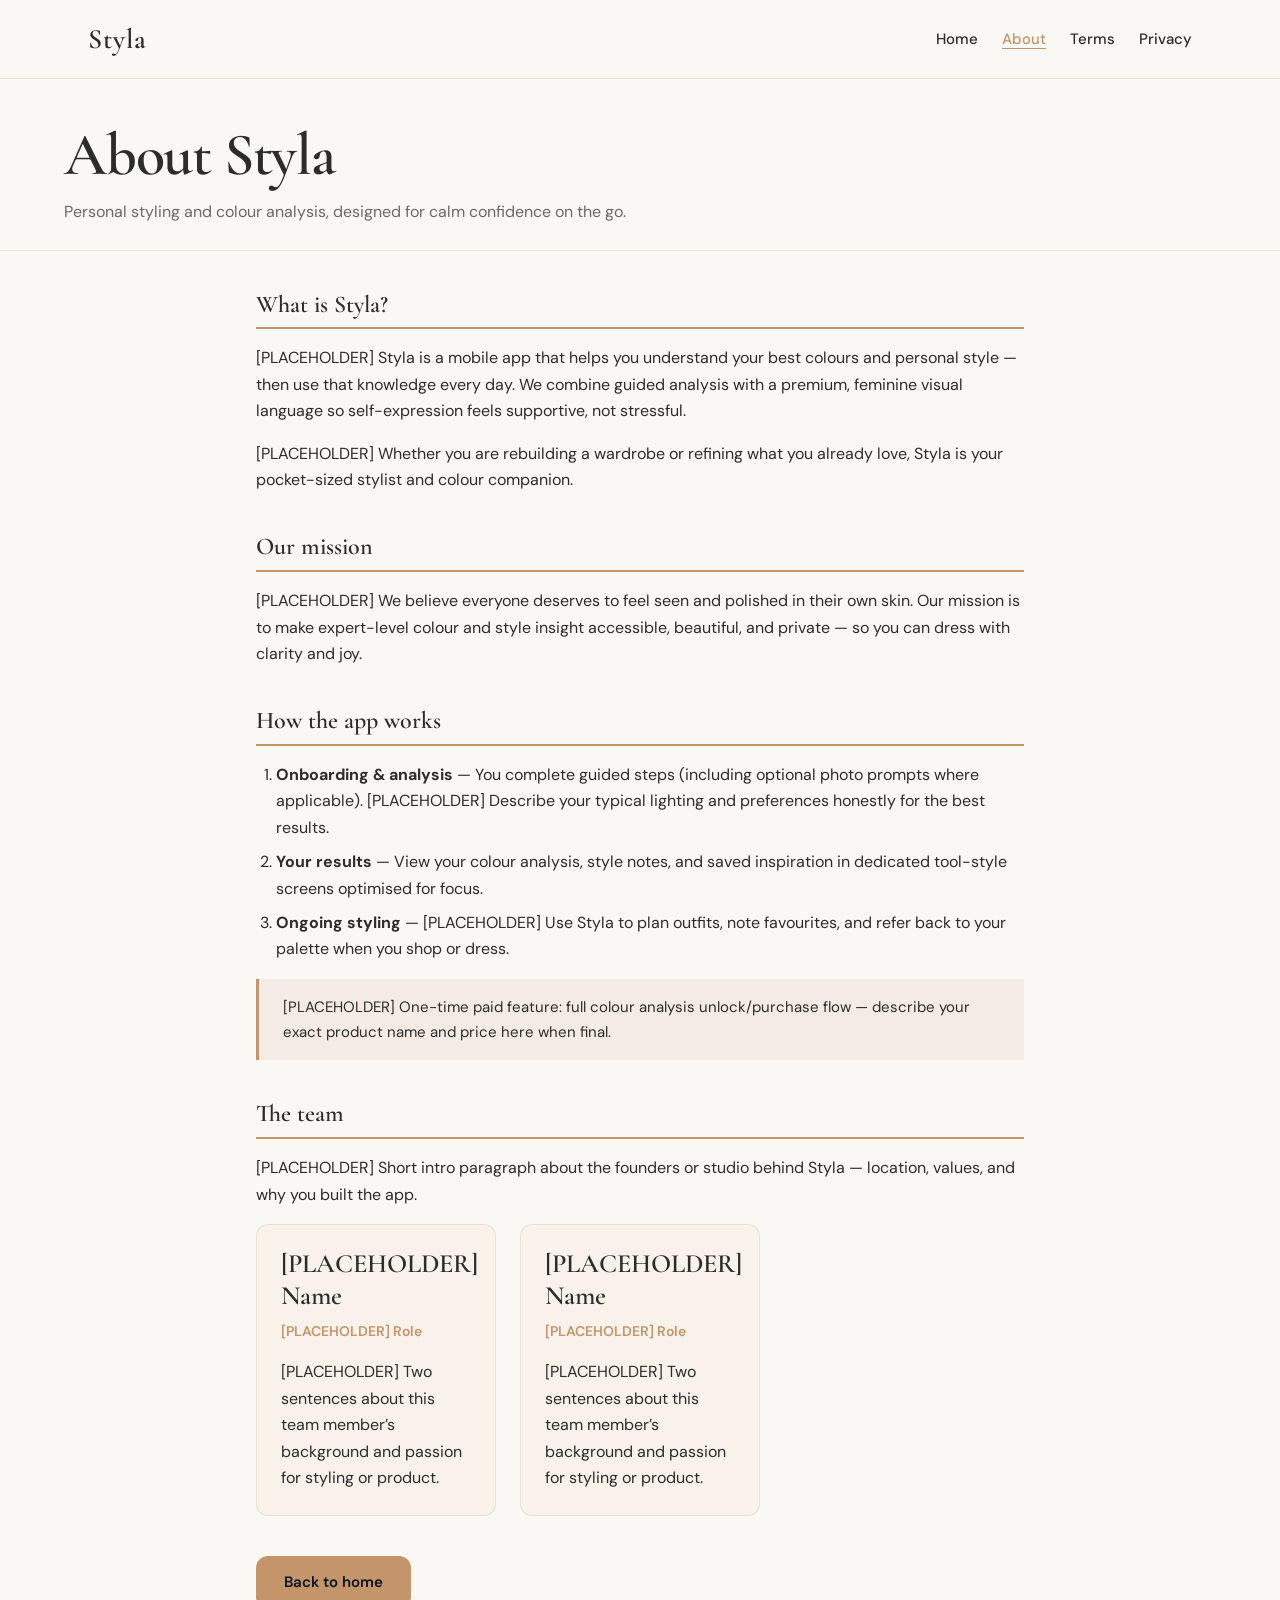
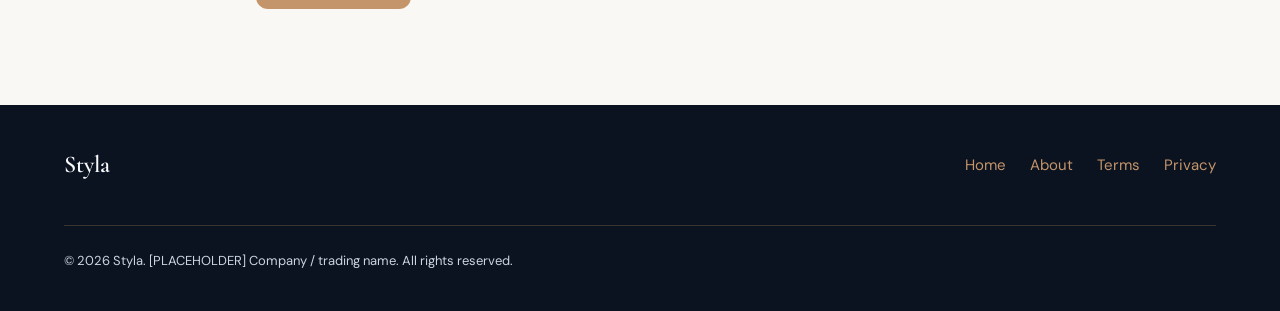
==== about.html @ 3f6796df "Add Styla marketing site: four static pages and shared styles: Introduce index, about, terms, and pr" ====
<!DOCTYPE html>
<html lang="en-GB">
  <head>
    <meta charset="UTF-8" />
    <meta name="viewport" content="width=device-width, initial-scale=1.0" />
    <meta
      name="description"
      content="About Styla — our mission, story, and how the personal styling app works."
    />
    <title>About — Styla</title>
    <link rel="preconnect" href="https://fonts.googleapis.com" />
    <link rel="preconnect" href="https://fonts.gstatic.com" crossorigin />
    <link
      href="https://fonts.googleapis.com/css2?family=Cormorant+Garamond:ital,wght@0,500;0,600;0,700;1,500&family=DM+Sans:ital,opsz,wght@0,9..40,400;0,9..40,500;0,9..40,600;0,9..40,700;1,9..40,400&display=swap"
      rel="stylesheet"
    />
    <link rel="stylesheet" href="styles/main.css" />
  </head>
  <body>
    <a class="skip-link" href="#main">Skip to content</a>
    <header class="site-header">
      <div class="site-header__inner">
        <a class="site-logo" href="index.html">Styla</a>
        <input
          class="nav-toggle"
          type="checkbox"
          id="nav-toggle-about"
          aria-label="Open menu"
        />
        <label class="nav-toggle-label" for="nav-toggle-about">Menu</label>
        <nav class="site-nav" aria-label="Primary">
          <ul>
            <li><a href="index.html">Home</a></li>
            <li><a href="about.html" aria-current="page">About</a></li>
            <li><a href="terms.html">Terms</a></li>
            <li><a href="privacy.html">Privacy</a></li>
          </ul>
        </nav>
      </div>
    </header>

    <main id="main">
      <header class="page-hero">
        <div class="page-hero__inner">
          <h1>About Styla</h1>
          <p>
            Personal styling and colour analysis, designed for calm confidence
            on the go.
          </p>
        </div>
      </header>

      <div class="about-page">
        <div class="about-page__inner">
          <section class="about-section" id="what">
            <h2>What is Styla?</h2>
            <p>
              [PLACEHOLDER] Styla is a mobile app that helps you understand your
              best colours and personal style — then use that knowledge every
              day. We combine guided analysis with a premium, feminine visual
              language so self-expression feels supportive, not stressful.
            </p>
            <p>
              [PLACEHOLDER] Whether you are rebuilding a wardrobe or refining
              what you already love, Styla is your pocket-sized stylist and
              colour companion.
            </p>
          </section>

          <section class="about-section" id="mission">
            <h2>Our mission</h2>
            <p>
              [PLACEHOLDER] We believe everyone deserves to feel seen and
              polished in their own skin. Our mission is to make expert-level
              colour and style insight accessible, beautiful, and private — so
              you can dress with clarity and joy.
            </p>
          </section>

          <section class="about-section" id="how-app">
            <h2>How the app works</h2>
            <ol>
              <li>
                <strong>Onboarding &amp; analysis</strong> — You complete
                guided steps (including optional photo prompts where
                applicable). [PLACEHOLDER] Describe your typical lighting and
                preferences honestly for the best results.
              </li>
              <li>
                <strong>Your results</strong> — View your colour analysis,
                style notes, and saved inspiration in dedicated tool-style
                screens optimised for focus.
              </li>
              <li>
                <strong>Ongoing styling</strong> — [PLACEHOLDER] Use Styla to
                plan outfits, note favourites, and refer back to your palette
                when you shop or dress.
              </li>
            </ol>
            <p class="placeholder">
              [PLACEHOLDER] One-time paid feature: full colour analysis
              unlock/purchase flow — describe your exact product name and price
              here when final.
            </p>
          </section>

          <section class="about-section" id="team">
            <h2>The team</h2>
            <p>
              [PLACEHOLDER] Short intro paragraph about the founders or studio
              behind Styla — location, values, and why you built the app.
            </p>
            <div class="team-grid">
              <article class="team-card">
                <h3>[PLACEHOLDER] Name</h3>
                <p class="role">[PLACEHOLDER] Role</p>
                <p>
                  [PLACEHOLDER] Two sentences about this team member’s
                  background and passion for styling or product.
                </p>
              </article>
              <article class="team-card">
                <h3>[PLACEHOLDER] Name</h3>
                <p class="role">[PLACEHOLDER] Role</p>
                <p>
                  [PLACEHOLDER] Two sentences about this team member’s
                  background and passion for styling or product.
                </p>
              </article>
            </div>
          </section>

          <p class="page-actions">
            <a class="btn btn--bronze" href="index.html">Back to home</a>
          </p>
        </div>
      </div>
    </main>

    <footer class="site-footer">
      <div class="site-footer__inner">
        <span class="site-footer__brand">Styla</span>
        <div class="site-footer__links">
          <a href="index.html">Home</a>
          <a href="about.html">About</a>
          <a href="terms.html">Terms</a>
          <a href="privacy.html">Privacy</a>
        </div>
        <p class="site-footer__copy">
          &copy; 2026 Styla. [PLACEHOLDER] Company / trading name. All rights
          reserved.
        </p>
      </div>
    </footer>
  </body>
</html>
---- styles/main.css ----
/* Styla — design tokens & global styles */

:root {
  --color-bronze: #c4956a;
  --color-indigo: #6366f1;
  --color-dark-bg: #0b1220;
  --color-dark-text: #f8fafc;
  --color-dark-text-muted: #cbd5e1;
  --color-dark-text-subtle: #94a3b8;
  --color-light-bg: #faf8f5;
  --color-light-surface: #f8f2eb;
  --color-light-text: #2c2c2a;

  --font-serif: "Cormorant Garamond", "Georgia", serif;
  --font-sans: "DM Sans", system-ui, sans-serif;

  --space-xs: 0.5rem;
  --space-sm: 1rem;
  --space-md: 1.5rem;
  --space-lg: 2.5rem;
  --space-xl: 4rem;
  --space-2xl: 6rem;

  --radius-sm: 0.375rem;
  --radius-md: 0.75rem;
  --radius-lg: 1.25rem;

  --shadow-soft: 0 4px 24px rgba(11, 18, 32, 0.06);
  --max-content: 72rem;
  --header-height: 4rem;
}

*,
*::before,
*::after {
  box-sizing: border-box;
}

html {
  scroll-behavior: smooth;
}

body {
  margin: 0;
  font-family: var(--font-sans);
  font-size: 1rem;
  line-height: 1.65;
  color: var(--color-light-text);
  background: var(--color-light-bg);
  -webkit-font-smoothing: antialiased;
}

img {
  max-width: 100%;
  height: auto;
  display: block;
}

a {
  color: var(--color-bronze);
  text-decoration-color: var(--color-bronze);
  text-underline-offset: 0.2em;
  transition: color 0.2s ease, opacity 0.2s ease;
}

a:hover {
  color: #a67d52;
}

h1,
h2,
h3,
h4 {
  font-family: var(--font-serif);
  font-weight: 600;
  line-height: 1.2;
  margin-top: 0;
}

h1 {
  font-size: clamp(2.5rem, 6vw, 3.75rem);
  letter-spacing: -0.02em;
}

h2 {
  font-size: clamp(2rem, 4vw, 2.75rem);
}

h3 {
  font-size: clamp(1.35rem, 2.5vw, 1.65rem);
}

p {
  margin: 0 0 var(--space-sm);
}

p:last-child {
  margin-bottom: 0;
}

/* Skip link */
.skip-link {
  position: absolute;
  top: -100%;
  left: var(--space-sm);
  z-index: 200;
  padding: var(--space-xs) var(--space-sm);
  background: var(--color-bronze);
  color: var(--color-light-bg);
  font-weight: 600;
  border-radius: var(--radius-sm);
  text-decoration: none;
}

.skip-link:focus {
  top: var(--space-sm);
}

/* Site header & nav */
.site-header {
  position: sticky;
  top: 0;
  z-index: 100;
  background: var(--color-light-bg);
  border-bottom: 1px solid rgba(196, 149, 106, 0.25);
}

.site-header__inner {
  max-width: var(--max-content);
  margin: 0 auto;
  padding: var(--space-sm) var(--space-md);
  display: flex;
  align-items: center;
  justify-content: space-between;
  flex-wrap: wrap;
  gap: var(--space-sm);
  min-height: var(--header-height);
}

.site-logo {
  font-family: var(--font-serif);
  font-size: 1.75rem;
  font-weight: 600;
  color: var(--color-light-text);
  text-decoration: none;
  letter-spacing: 0.04em;
}

.site-logo:hover {
  color: var(--color-bronze);
}

.nav-toggle {
  display: none;
}

.nav-toggle-label {
  display: none;
  cursor: pointer;
  padding: var(--space-xs);
  color: var(--color-light-text);
  font-size: 0.875rem;
  font-weight: 600;
  border: 1px solid rgba(44, 44, 42, 0.2);
  border-radius: var(--radius-sm);
}

.site-nav ul {
  list-style: none;
  margin: 0;
  padding: 0;
  display: flex;
  flex-wrap: wrap;
  gap: var(--space-xs) var(--space-md);
  align-items: center;
}

.site-nav a {
  color: var(--color-light-text);
  text-decoration: none;
  font-weight: 500;
  font-size: 0.9375rem;
}

.site-nav a:hover,
.site-nav a:focus-visible {
  color: var(--color-bronze);
}

.site-nav a[aria-current="page"] {
  color: var(--color-bronze);
  text-decoration: underline;
  text-decoration-color: var(--color-bronze);
  text-underline-offset: 0.25em;
}

@media (max-width: 640px) {
  .nav-toggle-label {
    display: block;
  }

  .site-nav {
    width: 100%;
    max-height: 0;
    overflow: hidden;
    transition: max-height 0.35s ease;
  }

  .nav-toggle:checked ~ .site-nav {
    max-height: 12rem;
  }

  .site-nav ul {
    flex-direction: column;
    align-items: flex-start;
    padding: var(--space-sm) 0 var(--space-xs);
  }
}

/* Buttons */
.btn {
  display: inline-flex;
  align-items: center;
  justify-content: center;
  padding: 0.875rem 1.75rem;
  font-family: var(--font-sans);
  font-size: 0.9375rem;
  font-weight: 600;
  text-decoration: none;
  border-radius: var(--radius-md);
  border: none;
  cursor: pointer;
  transition: background 0.2s ease, transform 0.15s ease, box-shadow 0.2s ease;
}

.btn:focus-visible {
  outline: 2px solid var(--color-bronze);
  outline-offset: 3px;
}

.btn--bronze {
  background: var(--color-bronze);
  color: var(--color-dark-bg);
}

.btn--bronze:hover {
  background: #b08255;
  color: var(--color-dark-bg);
  transform: translateY(-1px);
  box-shadow: 0 8px 24px rgba(196, 149, 106, 0.35);
}

.btn--outline-light {
  background: transparent;
  color: var(--color-bronze);
  border: 2px solid var(--color-bronze);
}

.btn--outline-light:hover {
  background: rgba(196, 149, 106, 0.12);
  color: var(--color-bronze);
}

/* Sections */
.section {
  padding: var(--space-xl) var(--space-md);
}

.section--tight {
  padding: var(--space-lg) var(--space-md);
}

.section--dark {
  background: var(--color-dark-bg);
  color: var(--color-dark-text-muted);
}

.section--dark h1,
.section--dark h2,
.section--dark h3 {
  color: var(--color-dark-text);
}

.section--light {
  background: var(--color-light-bg);
  color: var(--color-light-text);
}

.section__inner {
  max-width: var(--max-content);
  margin: 0 auto;
}

.section__title {
  text-align: center;
  margin-bottom: var(--space-xs);
}

.section__intro {
  text-align: center;
  max-width: 36rem;
  margin: 0 auto var(--space-lg);
  color: var(--color-dark-text-subtle);
}

.section--light .section__intro {
  color: rgba(44, 44, 42, 0.75);
}

/* Hero */
.hero {
  min-height: min(85vh, 42rem);
  display: flex;
  align-items: center;
  justify-content: center;
  text-align: center;
  padding: var(--space-2xl) var(--space-md);
  background: var(--color-dark-bg);
  position: relative;
  overflow: hidden;
}

.hero::before {
  content: "";
  position: absolute;
  inset: 0;
  background: radial-gradient(
      ellipse 80% 50% at 50% -20%,
      rgba(99, 102, 241, 0.12),
      transparent 55%
    ),
    radial-gradient(
      ellipse 60% 40% at 100% 100%,
      rgba(196, 149, 106, 0.08),
      transparent 50%
    );
  pointer-events: none;
}

.hero__inner {
  position: relative;
  z-index: 1;
  max-width: 40rem;
}

.hero__eyebrow {
  font-size: 0.8125rem;
  text-transform: uppercase;
  letter-spacing: 0.2em;
  color: var(--color-bronze);
  margin-bottom: var(--space-sm);
  font-weight: 600;
}

.hero__title {
  color: var(--color-dark-text);
  margin-bottom: var(--space-md);
}

.hero__tagline {
  font-size: 1.125rem;
  color: var(--color-dark-text-muted);
  margin-bottom: var(--space-lg);
  line-height: 1.7;
}

/* Feature grid */
.feature-grid {
  display: grid;
  gap: var(--space-md);
  grid-template-columns: repeat(auto-fit, minmax(16rem, 1fr));
}

.feature-card {
  background: var(--color-light-surface);
  padding: var(--space-lg);
  border-radius: var(--radius-lg);
  box-shadow: var(--shadow-soft);
  border: 1px solid rgba(196, 149, 106, 0.15);
}

.feature-card h3 {
  color: var(--color-light-text);
  margin-bottom: var(--space-sm);
}

.feature-card p {
  color: rgba(44, 44, 42, 0.82);
  font-size: 0.9375rem;
}

.feature-card__icon {
  width: 2.5rem;
  height: 2.5rem;
  border-radius: var(--radius-sm);
  background: rgba(196, 149, 106, 0.2);
  color: var(--color-bronze);
  display: flex;
  align-items: center;
  justify-content: center;
  font-family: var(--font-serif);
  font-size: 1.25rem;
  font-weight: 600;
  margin-bottom: var(--space-sm);
}

/* Dark feature strip (optional showcase) */
.showcase-dark {
  background: var(--color-dark-bg);
  color: var(--color-dark-text-muted);
  padding: var(--space-xl) var(--space-md);
}

.showcase-dark__inner {
  max-width: var(--max-content);
  margin: 0 auto;
  display: grid;
  gap: var(--space-lg);
  align-items: center;
}

@media (min-width: 768px) {
  .showcase-dark__inner {
    grid-template-columns: 1fr 1fr;
  }
}

.showcase-dark h2 {
  color: var(--color-dark-text);
}

.showcase-dark .accent {
  color: var(--color-bronze);
}

/* Steps */
.steps {
  display: grid;
  gap: var(--space-lg);
  counter-reset: step;
}

@media (min-width: 640px) {
  .steps {
    grid-template-columns: repeat(3, 1fr);
  }
}

.step {
  text-align: center;
  padding: var(--space-md);
}

.step__num {
  width: 2.75rem;
  height: 2.75rem;
  margin: 0 auto var(--space-sm);
  border-radius: 50%;
  border: 2px solid var(--color-bronze);
  color: var(--color-bronze);
  font-family: var(--font-serif);
  font-size: 1.25rem;
  font-weight: 700;
  display: flex;
  align-items: center;
  justify-content: center;
  counter-increment: step;
}

.step__num::before {
  content: counter(step);
}

.step h3 {
  margin-bottom: var(--space-xs);
}

/* CTA banner */
.cta-banner {
  text-align: center;
  padding: var(--space-xl) var(--space-md);
  background: var(--color-dark-bg);
  color: var(--color-dark-text-muted);
}

.cta-banner h2 {
  color: var(--color-dark-text);
  margin-bottom: var(--space-sm);
}

.cta-banner p {
  max-width: 28rem;
  margin: 0 auto var(--space-md);
}

/* Footer */
.site-footer {
  background: var(--color-dark-bg);
  color: var(--color-dark-text);
  padding: var(--space-lg) var(--space-md);
}

.site-footer__inner {
  max-width: var(--max-content);
  margin: 0 auto;
  display: flex;
  flex-wrap: wrap;
  gap: var(--space-md);
  justify-content: space-between;
  align-items: center;
}

.site-footer__brand {
  font-family: var(--font-serif);
  font-size: 1.5rem;
  font-weight: 600;
  color: var(--color-dark-text);
}

.site-footer__links {
  display: flex;
  flex-wrap: wrap;
  gap: var(--space-sm) var(--space-md);
}

.site-footer a {
  color: var(--color-bronze);
  text-decoration: none;
  font-size: 0.9375rem;
}

.site-footer a:hover {
  color: #d4ab85;
  text-decoration: underline;
  text-decoration-color: var(--color-bronze);
}

.site-footer__copy {
  width: 100%;
  padding-top: var(--space-md);
  margin-top: var(--space-sm);
  border-top: 1px solid rgba(196, 149, 106, 0.25);
  font-size: 0.8125rem;
  color: var(--color-dark-text-muted);
}

/* Legal & about pages */
.page-hero {
  padding: var(--space-lg) var(--space-md) var(--space-md);
  background: var(--color-light-bg);
  border-bottom: 1px solid rgba(196, 149, 106, 0.2);
}

.page-hero__inner {
  max-width: var(--max-content);
  margin: 0 auto;
}

.page-hero h1 {
  color: var(--color-light-text);
  margin-bottom: var(--space-xs);
}

.page-hero p {
  color: rgba(44, 44, 42, 0.7);
  max-width: 36rem;
}

.legal-page,
.about-page {
  padding: var(--space-lg) var(--space-md) var(--space-2xl);
  background: var(--color-light-bg);
}

.legal-page__inner,
.about-page__inner {
  max-width: 48rem;
  margin: 0 auto;
}

.legal-section,
.about-section {
  margin-bottom: var(--space-lg);
}

.legal-section h2,
.about-section h2 {
  color: var(--color-light-text);
  font-size: 1.5rem;
  margin-bottom: var(--space-sm);
  padding-bottom: var(--space-xs);
  border-bottom: 2px solid var(--color-bronze);
}

.legal-section h3 {
  font-size: 1.15rem;
  margin: var(--space-md) 0 var(--space-xs);
  color: var(--color-light-text);
}

.legal-section ul,
.about-section ul {
  padding-left: 1.25rem;
  margin: 0 0 var(--space-sm);
}

.legal-section li,
.about-section li {
  margin-bottom: var(--space-xs);
}

.about-section ol {
  padding-left: 1.25rem;
  margin: 0 0 var(--space-sm);
}

.about-section ol li {
  margin-bottom: var(--space-xs);
}

.page-actions {
  margin-top: var(--space-lg);
}

.placeholder {
  background: rgba(196, 149, 106, 0.12);
  border-left: 3px solid var(--color-bronze);
  padding: var(--space-sm) var(--space-md);
  margin: var(--space-sm) 0;
  font-size: 0.9375rem;
}

.team-grid {
  display: grid;
  gap: var(--space-md);
  grid-template-columns: repeat(auto-fill, minmax(14rem, 1fr));
}

.team-card {
  background: var(--color-light-surface);
  padding: var(--space-md);
  border-radius: var(--radius-md);
  border: 1px solid rgba(196, 149, 106, 0.2);
}

.team-card h3 {
  margin-bottom: var(--space-xs);
}

.team-card .role {
  font-size: 0.875rem;
  color: var(--color-bronze);
  font-weight: 600;
  margin-bottom: var(--space-sm);
}
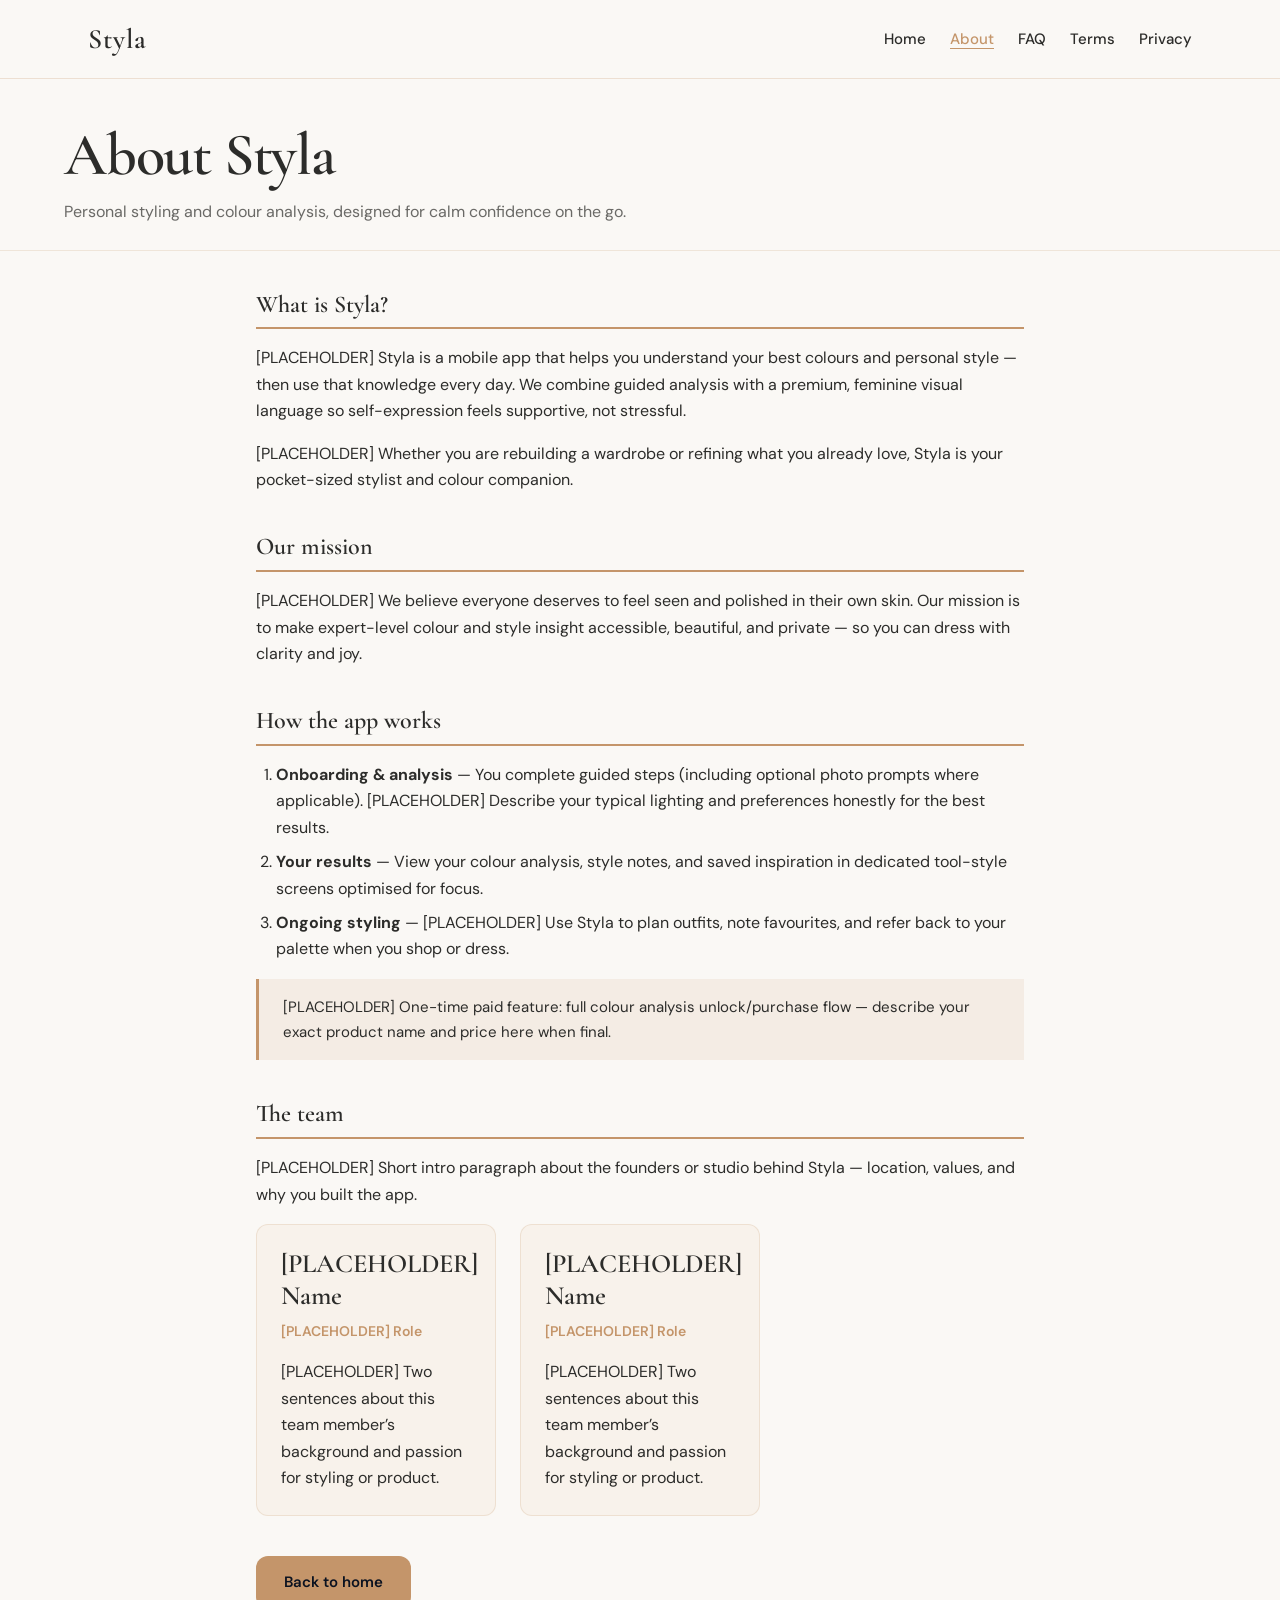
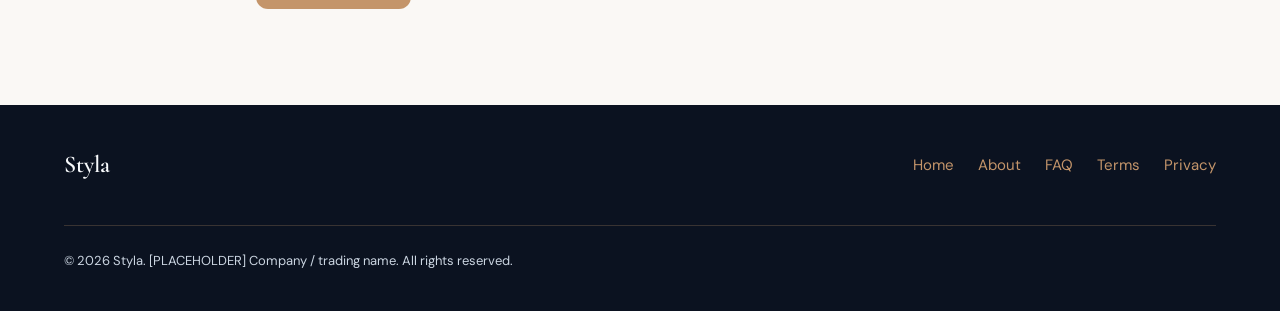
==== commit 55ed44dd: "added an FAQ page and added it to the nav bar" ====
--- a/about.html
+++ b/about.html
@@ -32,6 +32,7 @@
           <ul>
             <li><a href="index.html">Home</a></li>
             <li><a href="about.html" aria-current="page">About</a></li>
+            <li><a href="faq.html">FAQ</a></li>
             <li><a href="terms.html">Terms</a></li>
             <li><a href="privacy.html">Privacy</a></li>
           </ul>
@@ -143,6 +144,7 @@
         <div class="site-footer__links">
           <a href="index.html">Home</a>
           <a href="about.html">About</a>
+          <a href="faq.html">FAQ</a>
           <a href="terms.html">Terms</a>
           <a href="privacy.html">Privacy</a>
         </div>
--- a/styles/main.css
+++ b/styles/main.css
@@ -207,7 +207,7 @@
   }
 
   .nav-toggle:checked ~ .site-nav {
-    max-height: 12rem;
+    max-height: 22rem;
   }
 
   .site-nav ul {
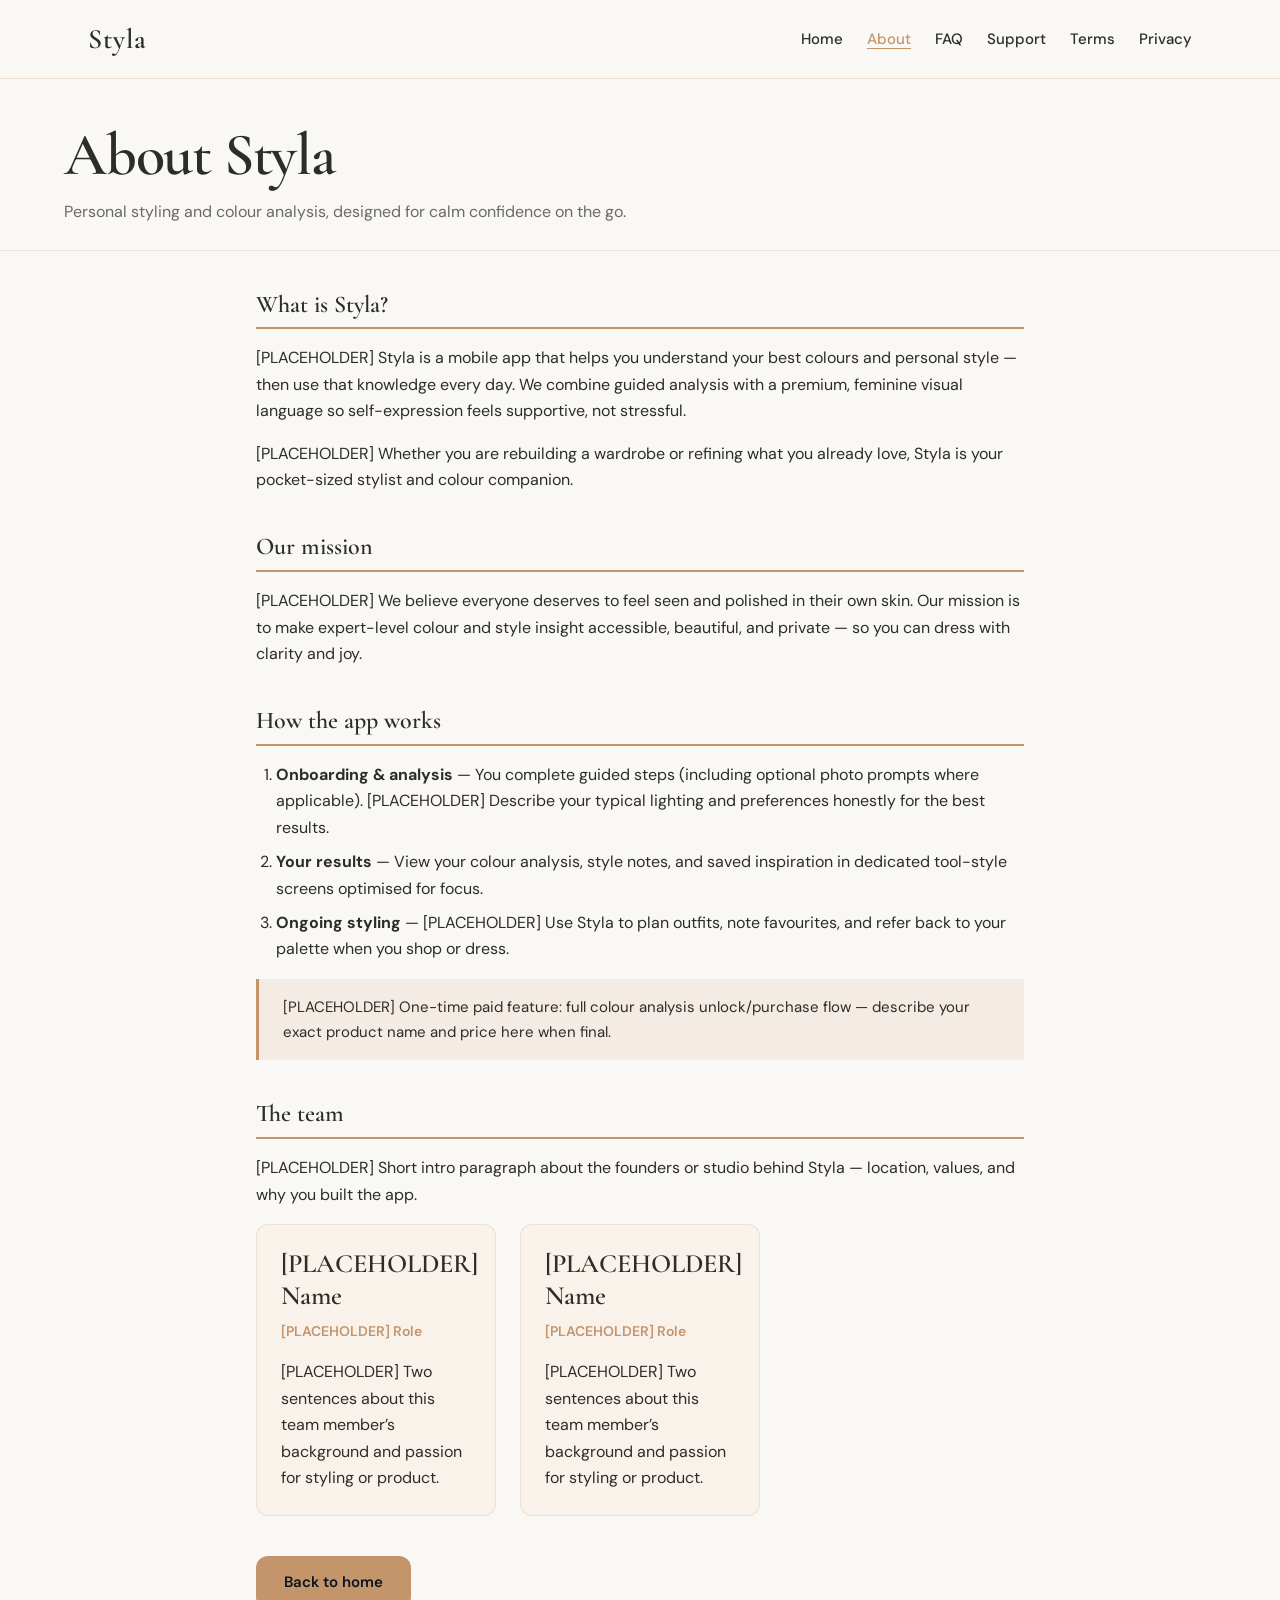
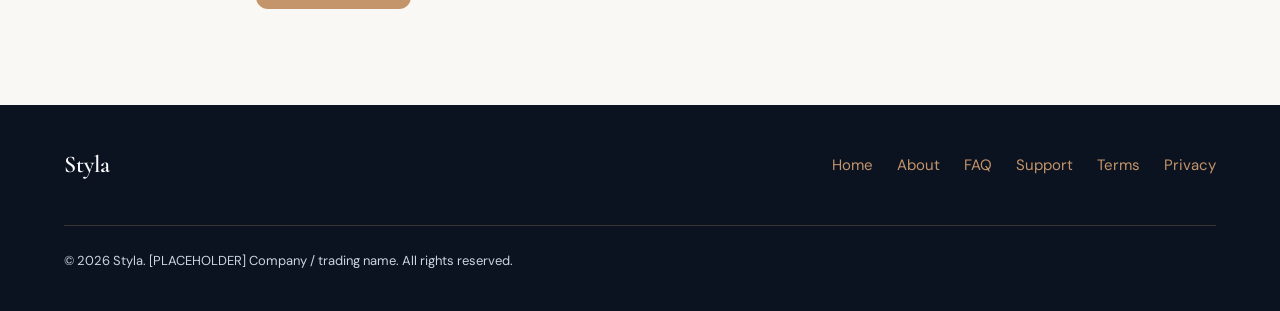
==== commit b24823cc: "added a contact us page" ====
--- a/about.html
+++ b/about.html
@@ -33,6 +33,7 @@
             <li><a href="index.html">Home</a></li>
             <li><a href="about.html" aria-current="page">About</a></li>
             <li><a href="faq.html">FAQ</a></li>
+            <li><a href="support.html">Support</a></li>
             <li><a href="terms.html">Terms</a></li>
             <li><a href="privacy.html">Privacy</a></li>
           </ul>
@@ -145,6 +146,7 @@
           <a href="index.html">Home</a>
           <a href="about.html">About</a>
           <a href="faq.html">FAQ</a>
+          <a href="support.html">Support</a>
           <a href="terms.html">Terms</a>
           <a href="privacy.html">Privacy</a>
         </div>
--- a/styles/main.css
+++ b/styles/main.css
@@ -207,7 +207,7 @@
   }
 
   .nav-toggle:checked ~ .site-nav {
-    max-height: 22rem;
+    max-height: 28rem;
   }
 
   .site-nav ul {
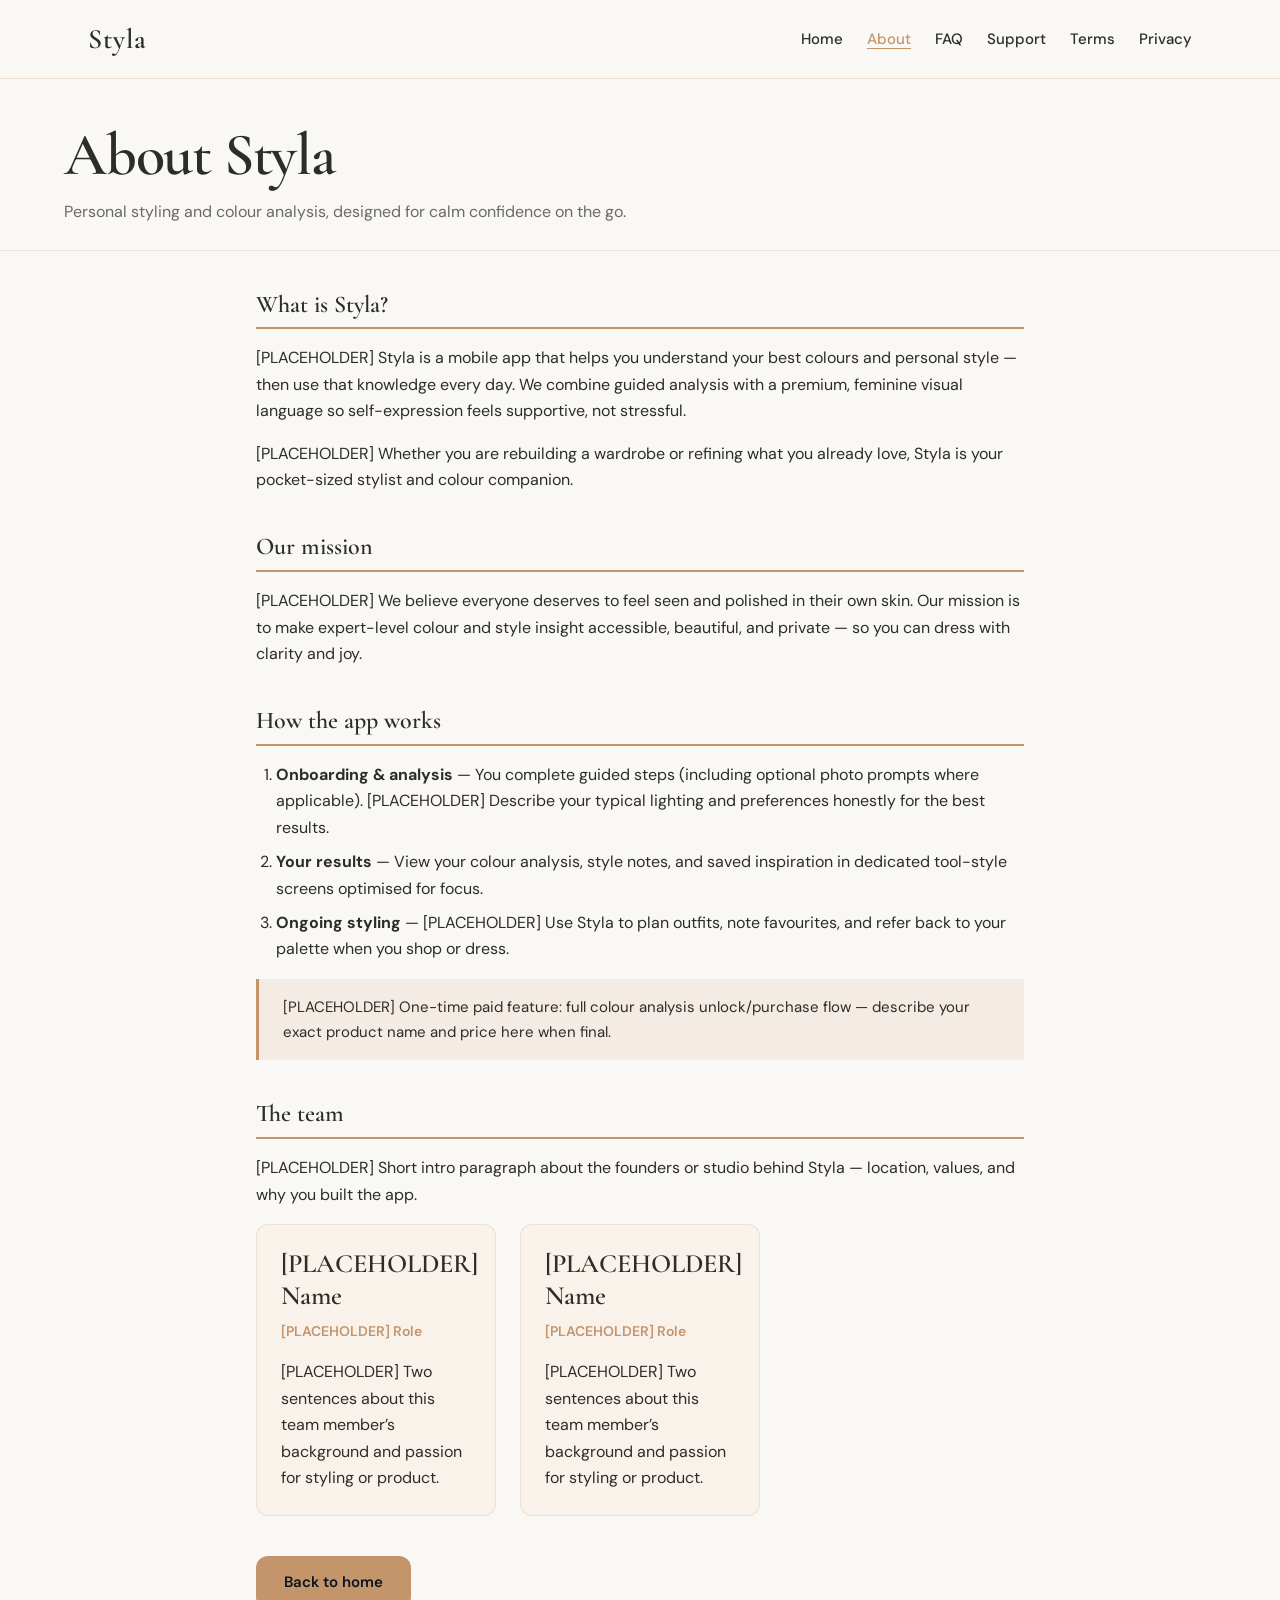
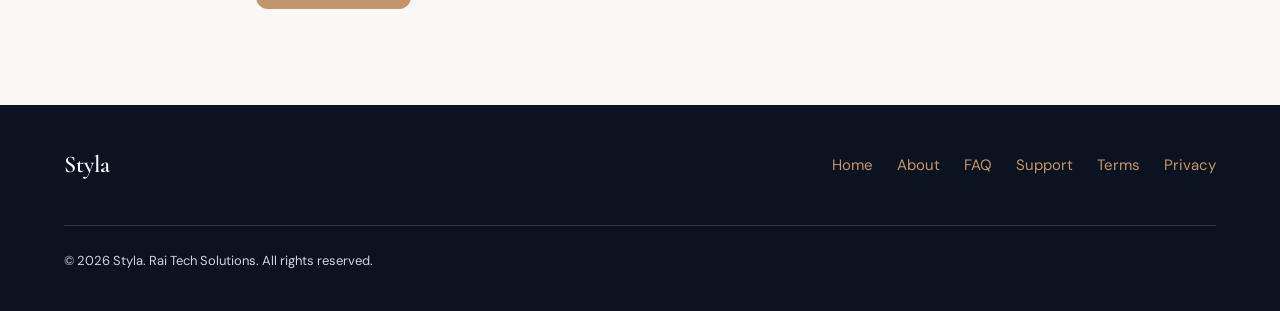
==== commit d1e94312: "added content for terms page with final content" ====
--- a/about.html
+++ b/about.html
@@ -151,8 +151,7 @@
           <a href="privacy.html">Privacy</a>
         </div>
         <p class="site-footer__copy">
-          &copy; 2026 Styla. [PLACEHOLDER] Company / trading name. All rights
-          reserved.
+          &copy; 2026 Styla. Rai Tech Solutions. All rights reserved.
         </p>
       </div>
     </footer>
